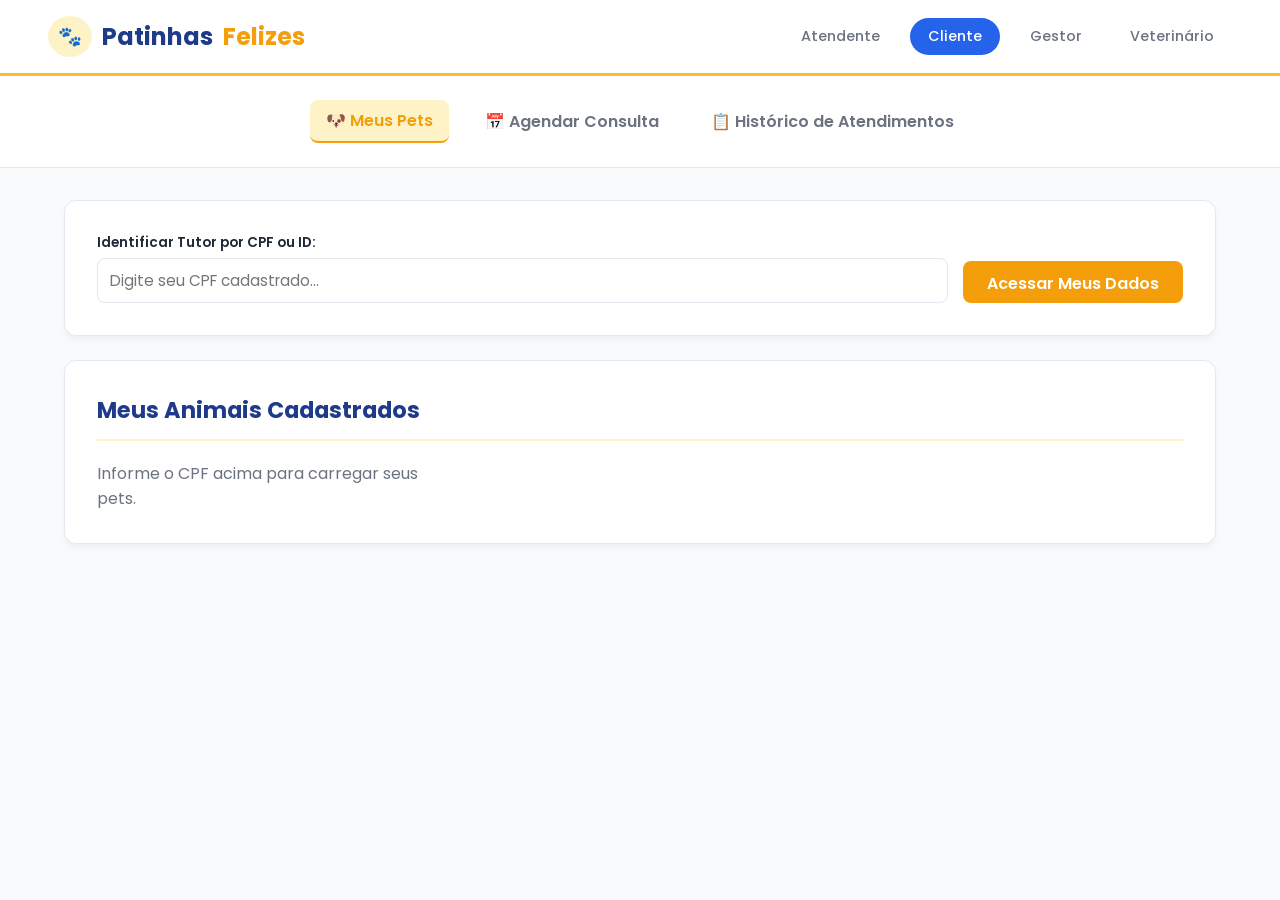
==== frontend/index.html @ 65d8eb67 "cliente.html changes to index.html because yes" ====
<!DOCTYPE html>
<html lang="pt-BR">
<head>
  <meta charset="UTF-8">
  <meta name="viewport" content="width=device-width, initial-scale=1.0">
  <title>Patinhas Felizes - Área do Cliente</title>
  <link rel="stylesheet" href="styles/main.css">
</head>
<body>

  <!-- BARRA SUPERIOR -->
  <header class="navbar">
    <a href="#" class="navbar-brand">
      <span class="brand-badge">🐾</span> Patinhas <span style="color: var(--primary-yellow);">Felizes</span>
    </a>
    <nav class="navbar-roles">
      <a href="atendente.html" class="role-btn">Atendente</a>
      <a href="cliente.html" class="role-btn active">Cliente</a>
      <a href="gestor.html" class="role-btn">Gestor</a>
      <a href="veterinario.html" class="role-btn">Veterinário</a>
    </nav>
  </header>

  <!-- ABAS CLIENTE -->
  <nav class="subnav-container">
    <button class="subnav-btn active" data-target="secao-meus-pets">🐶 Meus Pets</button>
    <button class="subnav-btn" data-target="secao-agendar">📅 Agendar Consulta</button>
    <button class="subnav-btn" data-target="secao-historico">📋 Histórico de Atendimentos</button>
  </nav>

  <main class="main-container">

    <!-- IDENTIFICAÇÃO DO TUTOR (FILTRO POR CPF/ID) -->
    <div class="card-box" style="margin-bottom: 1.5rem;">
      <div style="display: flex; gap: 15px; align-items: flex-end; flex-wrap: wrap;">
        <div class="form-group" style="flex: 1; min-width: 250px;">
          <label for="input-cpf-filtro">Identificar Tutor por CPF ou ID:</label>
          <input type="text" id="input-cpf-filtro" placeholder="Digite seu CPF cadastrado...">
        </div>
        <button id="btn-buscar-tutor" class="btn-primary-yellow" style="height: 42px;">Acessar Meus Dados</button>
      </div>
    </div>

    <!-- 1. SEÇÃO MEUS PETS -->
    <section id="secao-meus-pets" class="content-section active">
      <div class="card-box">
        <div class="card-header">
          <h2>Meus Animais Cadastrados</h2>
        </div>
        <div id="grid-pets" style="display: grid; grid-template-columns: repeat(auto-fill, minmax(260px, 1fr)); gap: 20px; margin-top: 15px;">
          <p style="color: var(--muted-text);">Informe o CPF acima para carregar seus pets.</p>
        </div>
      </div>
    </section>

    <!-- 2. SEÇÃO AGENDAR CONSULTA -->
    <section id="secao-agendar" class="content-section">
      <div class="card-box">
        <div class="card-header">
          <h2>Solicitar Novo Agendamento</h2>
        </div>
        <form id="form-agendamento">
          <div class="form-grid">
            <div class="form-group">
              <label for="select-pet-agendamento">Selecione o Pet *</label>
              <select id="select-pet-agendamento" required>
                <option value="">Selecione um pet...</option>
              </select>
            </div>
            <div class="form-group">
              <label for="select-vet-agendamento">Veterinário *</label>
              <select id="select-vet-agendamento" required>
                <option value="">Selecione o profissional...</option>
              </select>
            </div>
            <div class="form-group">
              <label for="data-agendamento">Data *</label>
              <input type="date" id="data-agendamento" required>
            </div>
            <div class="form-group">
              <label for="hora-agendamento">Horário *</label>
              <input type="time" id="hora-agendamento" required>
            </div>
          </div>
          <div class="form-group" style="margin-bottom: 15px;">
            <label for="motivo-consulta">Motivo da Consulta / Sintomas</label>
            <input type="text" id="motivo-consulta" placeholder="Ex: Vacinação de rotina, tosse persistente...">
          </div>
          <button type="submit" class="btn-primary-yellow">Confirmar Agendamento</button>
        </form>
      </div>
    </section>

    <!-- 3. SEÇÃO HISTÓRICO -->
    <section id="secao-historico" class="content-section">
      <div class="card-box">
        <div class="card-header">
          <h2>Consultas e Atendimentos Anteriores</h2>
        </div>
        <div class="table-responsive">
          <table id="tabela-historico-cliente">
            <thead>
              <tr>
                <th>Data</th>
                <th>Pet</th>
                <th>Tipo</th>
                <th>Veterinário</th>
                <th>Status</th>
              </tr>
            </thead>
            <tbody>
              <tr><td colspan="5" style="text-align: center; color: var(--muted-text);">Nenhum atendimento registrado.</td></tr>
            </tbody>
          </table>
        </div>
      </div>
    </section>

  </main>

  <script src="scripts/api.js"></script>
  <script src="scripts/cliente.js"></script>
</body>
</html>
---- frontend/styles/main.css ----
@import url('https://fonts.googleapis.com/css2?family=Poppins:wght@300;400;500;600;700&display=swap');

:root {
  --primary-blue: #1E3A8A;
  --secondary-blue: #2563EB;
  --light-blue: #EFF6FF;
  --primary-yellow: #F59E0B;
  --secondary-yellow: #FBBF24;
  --light-yellow: #FEF3C7;
  --dark-text: #1F2937;
  --muted-text: #6B7280;
  --bg-color: #F8FAFC;
  --card-bg: #FFFFFF;
  --border-color: #E2E8F0;
  --success: #10B981;
  --danger: #EF4444;
}

* {
  margin: 0;
  padding: 0;
  box-sizing: border-box;
  font-family: 'Poppins', sans-serif;
}

body {
  background-color: var(--bg-color);
  color: var(--dark-text);
  min-height: 100vh;
}

/* NAVBAR SUPERIOR */
.navbar {
  display: flex;
  justify-content: space-between;
  align-items: center;
  padding: 1rem 3rem;
  background-color: var(--card-bg);
  box-shadow: 0 2px 10px rgba(0, 0, 0, 0.05);
  border-bottom: 3px solid var(--secondary-yellow);
}

.navbar-brand {
  display: flex;
  align-items: center;
  gap: 10px;
  font-size: 1.5rem;
  font-weight: 700;
  color: var(--primary-blue);
  text-decoration: none;
}

.brand-badge {
  background: var(--light-yellow);
  color: var(--primary-yellow);
  padding: 6px 10px;
  border-radius: 50%;
  font-size: 1.2rem;
}

.navbar-roles {
  display: flex;
  gap: 12px;
}

.role-btn {
  text-decoration: none;
  padding: 8px 18px;
  border-radius: 20px;
  font-weight: 500;
  font-size: 0.9rem;
  color: var(--muted-text);
  transition: all 0.3s;
}

.role-btn.active, .role-btn:hover {
  background-color: var(--secondary-blue);
  color: #fff;
}

/* SUBNAV / MENUS DE GESTÃO */
.subnav-container {
  display: flex;
  justify-content: center;
  gap: 20px;
  padding: 1.5rem 1rem;
  background: #fff;
  border-bottom: 1px solid var(--border-color);
}

.subnav-btn {
  background: transparent;
  border: none;
  font-size: 1rem;
  font-weight: 600;
  color: var(--muted-text);
  cursor: pointer;
  padding: 8px 16px;
  border-radius: 8px;
  transition: all 0.2s ease;
  display: flex;
  align-items: center;
  gap: 8px;
}

.subnav-btn:hover {
  background-color: var(--light-blue);
  color: var(--secondary-blue);
}

.subnav-btn.active {
  background-color: var(--light-yellow);
  color: var(--primary-yellow);
  border-bottom: 2px solid var(--primary-yellow);
}

/* CONTAINER PRINCIPAL */
.main-container {
  max-width: 1200px;
  margin: 2rem auto;
  padding: 0 1.5rem;
}

.content-section {
  display: none;
}

.content-section.active {
  display: block;
}

/* CARDS E FORMULÁRIOS */
.card-box {
  background: var(--card-bg);
  border-radius: 12px;
  padding: 2rem;
  margin-bottom: 2rem;
  box-shadow: 0 4px 6px -1px rgba(0, 0, 0, 0.05);
  border: 1px solid var(--border-color);
}

.card-header {
  border-bottom: 2px solid var(--light-yellow);
  padding-bottom: 12px;
  margin-bottom: 20px;
}

.card-header h2 {
  color: var(--primary-blue);
  font-size: 1.4rem;
}

.form-grid {
  display: grid;
  grid-template-columns: repeat(auto-fit, minmax(240px, 1fr));
  gap: 15px;
  margin-bottom: 15px;
}

.form-group {
  display: flex;
  flex-direction: column;
  gap: 5px;
}

.form-group label {
  font-size: 0.85rem;
  font-weight: 600;
  color: var(--dark-text);
}

.form-group input, .form-group select {
  padding: 10px 12px;
  border-radius: 8px;
  border: 1px solid var(--border-color);
  font-size: 0.95rem;
  outline: none;
  transition: border-color 0.2s;
}

.form-group input:focus, .form-group select:focus {
  border-color: var(--secondary-blue);
}

.btn-primary-yellow {
  background-color: var(--primary-yellow);
  color: #fff;
  border: none;
  padding: 10px 24px;
  border-radius: 8px;
  font-size: 1rem;
  font-weight: 600;
  cursor: pointer;
  transition: background 0.2s;
}

.btn-primary-yellow:hover {
  background-color: #D97706;
}

/* TABELAS */
.table-responsive {
  overflow-x: auto;
}

table {
  width: 100%;
  border-collapse: collapse;
  margin-top: 10px;
}

table th {
  background-color: var(--light-blue);
  color: var(--primary-blue);
  text-align: left;
  padding: 12px;
  font-size: 0.9rem;
}

table td {
  padding: 12px;
  border-bottom: 1px solid var(--border-color);
  font-size: 0.9rem;
}

table tbody tr:hover {
  background-color: #F8FAFC;
}

.badge-tag {
  padding: 4px 10px;
  border-radius: 12px;
  font-size: 0.75rem;
  font-weight: 600;
  background: var(--light-blue);
  color: var(--secondary-blue);
}
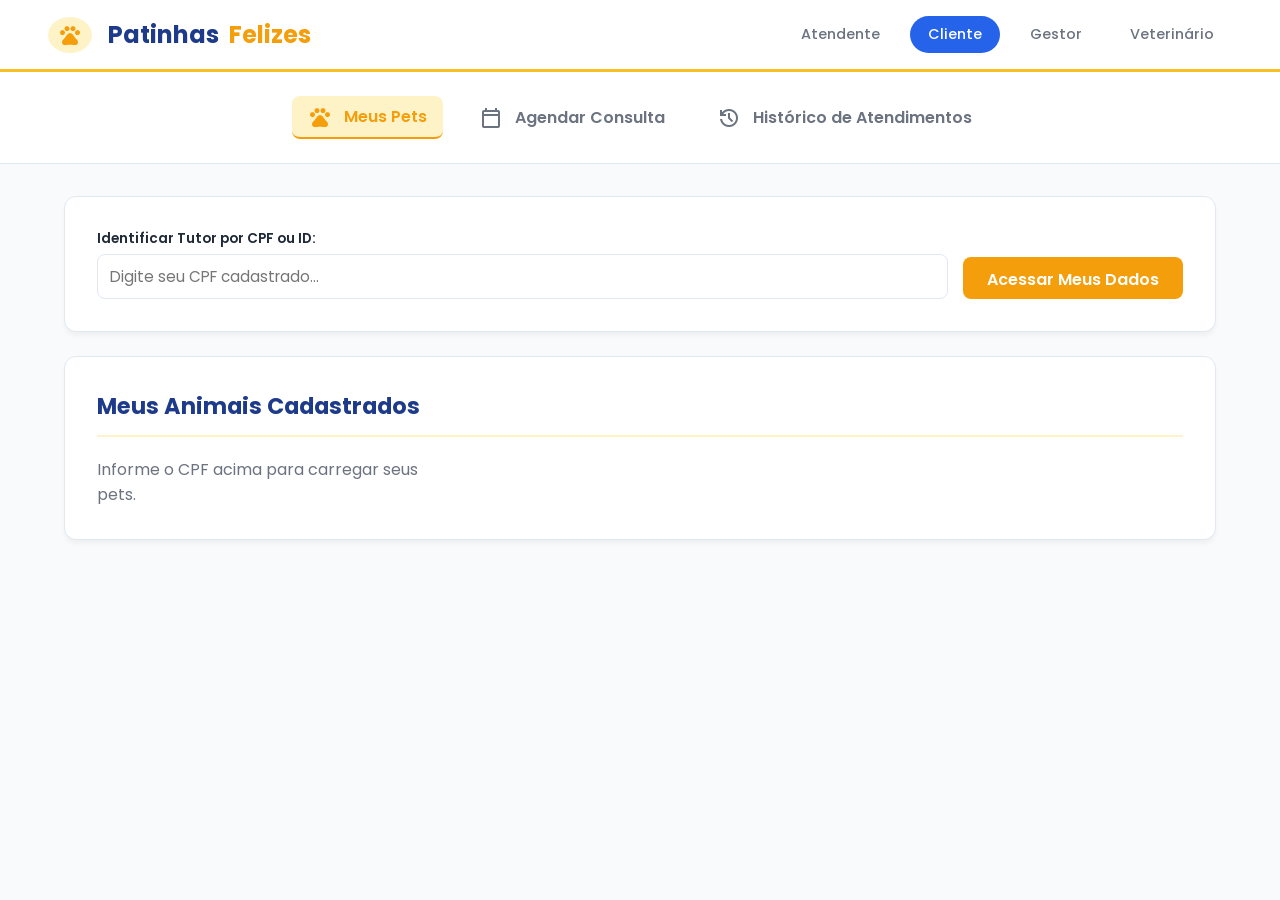
==== commit bb4576a6: "ablubluble" ====
--- a/frontend/index.html
+++ b/frontend/index.html
@@ -5,17 +5,18 @@
   <meta name="viewport" content="width=device-width, initial-scale=1.0">
   <title>Patinhas Felizes - Área do Cliente</title>
   <link rel="stylesheet" href="styles/main.css">
+  <link rel="stylesheet" href="https://fonts.googleapis.com/css2?family=Material+Symbols+Outlined:opsz,wght,FILL,GRAD@24,400,0,0" />
 </head>
 <body>
 
   <!-- BARRA SUPERIOR -->
   <header class="navbar">
     <a href="#" class="navbar-brand">
-      <span class="brand-badge">🐾</span> Patinhas <span style="color: var(--primary-yellow);">Felizes</span>
+      <span class="material-symbols-outlined brand-badge">pets</span> Patinhas <span style="color: var(--primary-yellow);">Felizes</span>
     </a>
     <nav class="navbar-roles">
       <a href="atendente.html" class="role-btn">Atendente</a>
-      <a href="cliente.html" class="role-btn active">Cliente</a>
+      <a href="index.html" class="role-btn active">Cliente</a>
       <a href="gestor.html" class="role-btn">Gestor</a>
       <a href="veterinario.html" class="role-btn">Veterinário</a>
     </nav>
@@ -23,14 +24,20 @@
 
   <!-- ABAS CLIENTE -->
   <nav class="subnav-container">
-    <button class="subnav-btn active" data-target="secao-meus-pets">🐶 Meus Pets</button>
-    <button class="subnav-btn" data-target="secao-agendar">📅 Agendar Consulta</button>
-    <button class="subnav-btn" data-target="secao-historico">📋 Histórico de Atendimentos</button>
+    <button class="subnav-btn active" data-target="secao-meus-pets">
+      <span class="material-symbols-outlined">pets</span> Meus Pets
+    </button>
+    <button class="subnav-btn" data-target="secao-agendar">
+      <span class="material-symbols-outlined">calendar_today</span> Agendar Consulta
+    </button>
+    <button class="subnav-btn" data-target="secao-historico">
+      <span class="material-symbols-outlined">history</span> Histórico de Atendimentos
+    </button>
   </nav>
 
   <main class="main-container">
 
-    <!-- IDENTIFICAÇÃO DO TUTOR (FILTRO POR CPF/ID) -->
+    <!-- IDENTIFICAÇÃO DO TUTOR -->
     <div class="card-box" style="margin-bottom: 1.5rem;">
       <div style="display: flex; gap: 15px; align-items: flex-end; flex-wrap: wrap;">
         <div class="form-group" style="flex: 1; min-width: 250px;">
@@ -62,10 +69,8 @@
         <form id="form-agendamento">
           <div class="form-grid">
             <div class="form-group">
-              <label for="select-pet-agendamento">Selecione o Pet *</label>
-              <select id="select-pet-agendamento" required>
-                <option value="">Selecione um pet...</option>
-              </select>
+              <label for="input-pet-agendamento">ID do Pet *</label>
+              <input type="number" id="input-pet-agendamento" placeholder="ID do seu Pet" required>
             </div>
             <div class="form-group">
               <label for="select-vet-agendamento">Veterinário *</label>
@@ -95,7 +100,7 @@
     <section id="secao-historico" class="content-section">
       <div class="card-box">
         <div class="card-header">
-          <h2>Consultas e Atendimentos Anteriores</h2>
+          <h2>Consultas e Atendimentos</h2>
         </div>
         <div class="table-responsive">
           <table id="tabela-historico-cliente">
--- a/frontend/styles/main.css
+++ b/frontend/styles/main.css
@@ -234,4 +234,18 @@
   font-weight: 600;
   background: var(--light-blue);
   color: var(--secondary-blue);
+}
+
+.material-symbols-outlined {
+  font-size: 1.25rem;
+  vertical-align: middle;
+  display: inline-flex;
+  align-items: center;
+  justify-content: center;
+  margin-right: 4px;
+}
+
+.brand-badge.material-symbols-outlined {
+  font-size: 1.5rem;
+  margin-right: 6px;
 }
